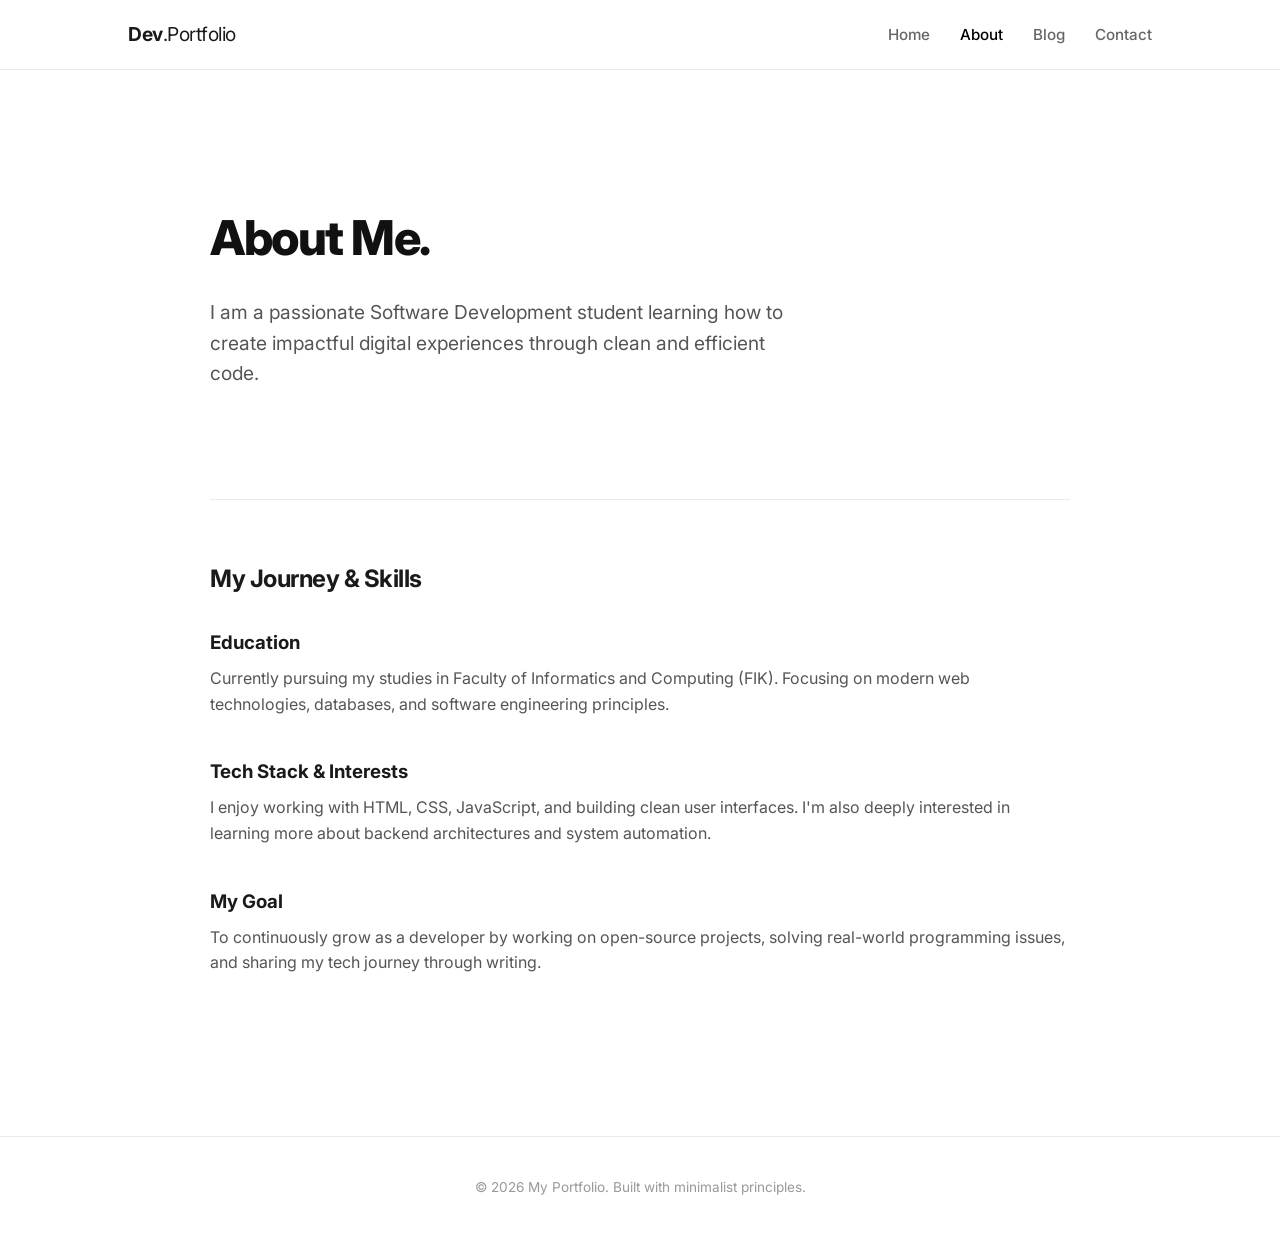
==== about.html @ e289ca0a "Create about.html" ====
<!DOCTYPE html>
<html lang="en">
<head>
    <meta charset="UTF-8">
    <meta name="viewport" content="width=device-width, initial-scale=1.0">
    <title>About Me | Minimalist Blog</title>
    
    <link rel="preconnect" href="https://fonts.googleapis.com">
    <link rel="preconnect" href="https://fonts.gstatic.com" crossorigin>
    <link href="https://fonts.googleapis.com/css2?family=Inter:wght@300;400;600;800&display=swap" rel="stylesheet">
    
    <link rel="stylesheet" href="css/styles.css">
</head>
<body>

    <header class="top-header">
        <div class="logo">
            <a href="index.html"><strong>Dev</strong>.Portfolio</a>
        </div>
        <nav class="top-navbar">
            <ul class="nav-links">
                <li><a href="index.html">Home</a></li>
                <li><a href="about.html" class="active">About</a></li>
                <li><a href="blog.html">Blog</a></li>
                <li><a href="contact.html">Contact</a></li>
            </ul>
        </nav>
    </header>

    <main>
        <section class="hero-section">
            <div class="hero-content">
                <h1>About Me.</h1>
                <p>I am a passionate Software Development student learning how to create impactful digital experiences through clean and efficient code.</p>
            </div>
        </section>

        <section class="latest-posts">
            <h2>My Journey & Skills</h2>
            <div class="post-grid">
                
                <article class="post-card">
                    <h3>Education</h3>
                    <p>Currently pursuing my studies in Faculty of Informatics and Computing (FIK). Focusing on modern web technologies, databases, and software engineering principles.</p>
                </article>

                <article class="post-card">
                    <h3>Tech Stack & Interests</h3>
                    <p>I enjoy working with HTML, CSS, JavaScript, and building clean user interfaces. I'm also deeply interested in learning more about backend architectures and system automation.</p>
                </article>

                <article class="post-card">
                    <h3>My Goal</h3>
                    <p>To continuously grow as a developer by working on open-source projects, solving real-world programming issues, and sharing my tech journey through writing.</p>
                </article>

            </div>
        </section>
    </main>

    <footer class="site-footer">
        <p>&copy; 2026 My Portfolio. Built with minimalist principles.</p>
    </footer>

    <script src="js/script.js"></script>
</body>
</html>
---- css/styles.css ----
/* ==========================================
   1. RESET & BASE STYLES
   ========================================== */
* {
    margin: 0;
    padding: 0;
    box-sizing: border-box;
}

body {
    font-family: 'Inter', sans-serif;
    background-color: #ffffff; /* Latar belakang putih bersih */
    color: #1a1a1a; /* Teks kelabu gelap kehitaman untuk mudah dibaca */
    line-height: 1.6;
    padding-top: 80px; /* Memberi ruang supaya kandungan tidak tertutup oleh navigasi atas */
}

a {
    color: inherit;
    text-decoration: none;
    transition: color 0.2s ease;
}

/* ==========================================
   2. TOP NAVIGATION BAR (Header)
   ========================================== */
.top-header {
    position: fixed;
    top: 0;
    left: 0;
    width: 100%;
    height: 70px;
    background-color: rgba(255, 255, 255, 0.95); /* Putih dengan sedikit lutsinar */
    backdrop-filter: blur(5px); /* Kesan blur ala Apple/Premium */
    border-bottom: 1px solid #eaeaea;
    display: flex;
    justify-content: space-between;
    align-items: center;
    padding: 0 10%;
    z-index: 1000;
}

.logo {
    font-size: 1.2rem;
    letter-spacing: -0.5px;
}

.nav-links {
    display: flex;
    list-style: none;
    gap: 30px;
}

.nav-links a {
    font-size: 0.95rem;
    font-weight: 500;
    color: #666666; /* Warna link asal */
}

.nav-links a:hover, 
.nav-links a.active {
    color: #000000; /* Warna link apabila disentuh (hover) atau aktif */
}

/* ==========================================
   3. HERO SECTION (Bahagian Pengenalan)
   ========================================== */
main {
    max-width: 900px;
    margin: 0 auto;
    padding: 40px 20px;
}

.hero-section {
    padding: 80px 0;
    border-bottom: 1px solid #eaeaea;
}

.hero-content h1 {
    font-size: 3rem;
    font-weight: 800;
    letter-spacing: -1.5px;
    margin-bottom: 20px;
    color: #111111;
}

.hero-content p {
    font-size: 1.2rem;
    color: #555555;
    margin-bottom: 30px;
    max-width: 600px;
}

.hero-buttons {
    display: flex;
    gap: 15px;
}

.btn {
    display: inline-block;
    padding: 12px 24px;
    font-size: 0.95rem;
    font-weight: 600;
    border-radius: 6px;
    transition: background-color 0.2s ease;
}

.btn-primary {
    background-color: #111111;
    color: #ffffff;
}

.btn-primary:hover {
    background-color: #333333;
}

.btn-secondary {
    background-color: #f5f5f7;
    color: #111111;
}

.btn-secondary:hover {
    background-color: #e5e5ea;
}

/* ==========================================
   4. LATEST POSTS SECTION (Grid Blog)
   ========================================== */
.latest-posts {
    padding: 60px 0;
}

.latest-posts h2 {
    font-size: 1.5rem;
    font-weight: 700;
    margin-bottom: 30px;
    letter-spacing: -0.5px;
}

.post-grid {
    display: flex;
    flex-direction: column;
    gap: 40px;
}

.post-card {
    display: flex;
    flex-direction: column;
    gap: 8px;
}

.post-date {
    font-size: 0.85rem;
    color: #999999;
}

.post-card h3 a {
    font-weight: 600;
}

.post-card h3 a:hover {
    color: #666666;
}

.post-card p {
    color: #555555;
}

/* ==========================================
   5. FOOTER
   ========================================== */
.site-footer {
    text-align: center;
    padding: 40px 0;
    font-size: 0.85rem;
    color: #999999;
    border-top: 1px solid #eaeaea;
    margin-top: 60px;
}

/* ==========================================
   6. RESPONSIVE DESIGN (Bagi menyokong peranti Mobile)
   ========================================== */
@media (max-width: 768px) {
    .top-header {
        padding: 0 5%;
    }
    
    .hero-content h1 {
        font-size: 2.2rem;
    }
    
    .hero-buttons {
        flex-direction: column;
    }
    
    .btn {
        text-align: center;
    }
}
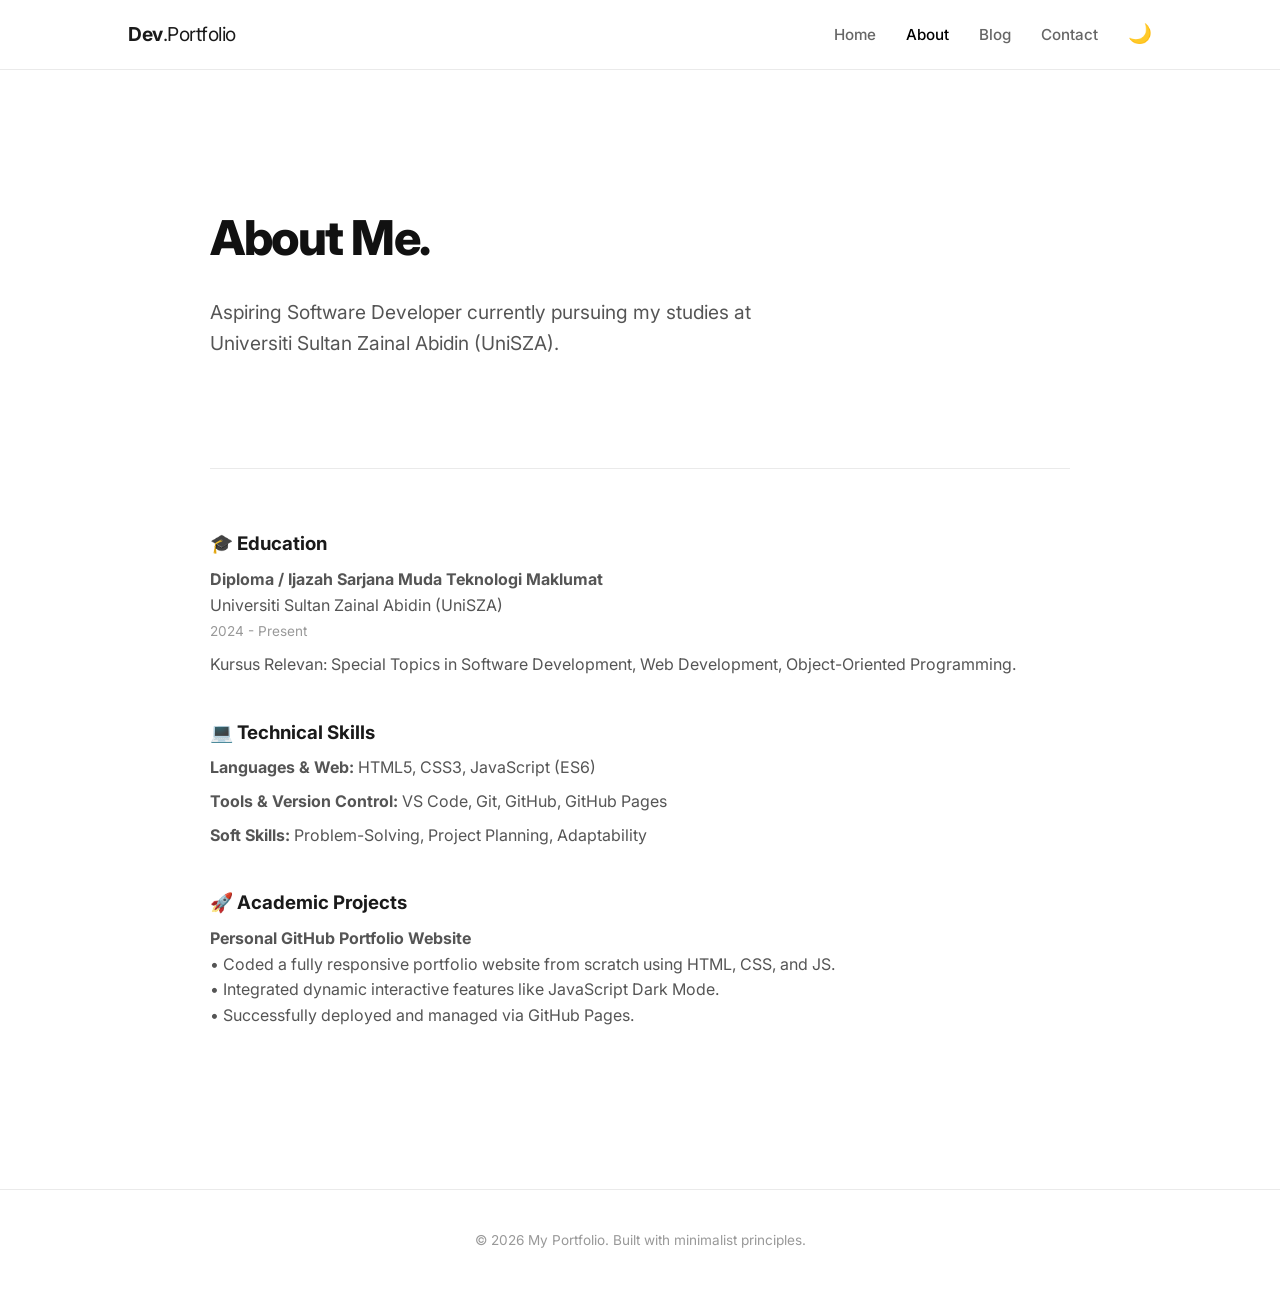
==== commit 8d641837: "Update about.html" ====
--- a/about.html
+++ b/about.html
@@ -28,35 +28,46 @@
     </header>
 
     <main>
-        <section class="hero-section">
-            <div class="hero-content">
-                <h1>About Me.</h1>
-                <p>I am a passionate Software Development student learning how to create impactful digital experiences through clean and efficient code.</p>
-            </div>
-        </section>
+    <section class="hero-section">
+        <div class="hero-content">
+            <h1>About Me.</h1>
+            <p>Aspiring Software Developer currently pursuing my studies at Universiti Sultan Zainal Abidin (UniSZA).</p>
+        </div>
+    </section>
 
-        <section class="latest-posts">
-            <h2>My Journey & Skills</h2>
-            <div class="post-grid">
-                
-                <article class="post-card">
-                    <h3>Education</h3>
-                    <p>Currently pursuing my studies in Faculty of Informatics and Computing (FIK). Focusing on modern web technologies, databases, and software engineering principles.</p>
-                </article>
+    <section class="latest-posts">
+        <div class="post-grid">
+            
+            <article class="post-card">
+                <h3>🎓 Education</h3>
+                <p>
+                    <strong>Diploma / Ijazah Sarjana Muda Teknologi Maklumat</strong><br>
+                    Universiti Sultan Zainal Abidin (UniSZA)<br>
+                    <span class="post-date">2024 - Present</span>
+                </p>
+                <p>Kursus Relevan: Special Topics in Software Development, Web Development, Object-Oriented Programming.</p>
+            </article>
 
-                <article class="post-card">
-                    <h3>Tech Stack & Interests</h3>
-                    <p>I enjoy working with HTML, CSS, JavaScript, and building clean user interfaces. I'm also deeply interested in learning more about backend architectures and system automation.</p>
-                </article>
+            <article class="post-card">
+                <h3>💻 Technical Skills</h3>
+                <p><strong>Languages & Web:</strong> HTML5, CSS3, JavaScript (ES6)</p>
+                <p><strong>Tools & Version Control:</strong> VS Code, Git, GitHub, GitHub Pages</p>
+                <p><strong>Soft Skills:</strong> Problem-Solving, Project Planning, Adaptability</p>
+            </article>
 
-                <article class="post-card">
-                    <h3>My Goal</h3>
-                    <p>To continuously grow as a developer by working on open-source projects, solving real-world programming issues, and sharing my tech journey through writing.</p>
-                </article>
+            <article class="post-card">
+                <h3>🚀 Academic Projects</h3>
+                <p>
+                    <strong>Personal GitHub Portfolio Website</strong><br>
+                    • Coded a fully responsive portfolio website from scratch using HTML, CSS, and JS.<br>
+                    • Integrated dynamic interactive features like JavaScript Dark Mode.<br>
+                    • Successfully deployed and managed via GitHub Pages.
+                </p>
+            </article>
 
-            </div>
-        </section>
-    </main>
+        </div>
+    </section>
+</main>
 
     <footer class="site-footer">
         <p>&copy; 2026 My Portfolio. Built with minimalist principles.</p>
--- a/css/styles.css
+++ b/css/styles.css
@@ -197,4 +197,72 @@
     .btn {
         text-align: center;
     }
+}
+/* ==========================================
+   7. DARK MODE STYLES & TOGGLE BUTTON
+   ========================================== */
+#dark-mode-toggle {
+    background: none;
+    border: none;
+    font-size: 1.2rem;
+    cursor: pointer;
+    padding: 0;         /* Tukar ke 0 supaya sejajar teks menu */
+    margin-left: 0;     /* Tukar ke 0 supaya ikut sistem gap flexbox */
+    transition: transform 0.2s ease;
+    display: flex;
+    align-items: center;
+}
+
+#dark-mode-toggle:hover {
+    transform: scale(1.1);
+}
+
+/* Apabila kelas .dark-theme diaktifkan oleh JavaScript */
+body.dark-theme {
+    background-color: #121212; /* Latar belakang hitam pekat */
+    color: #e0e0e0; /* Teks kelabu cerah supaya selesa mata memandang */
+}
+
+body.dark-theme .top-header {
+    background-color: rgba(18, 18, 18, 0.95);
+    border-bottom: 1px solid #2c2c2c;
+}
+
+body.dark-theme .nav-links a {
+    color: #aaaaaa;
+}
+
+body.dark-theme .nav-links a:hover, 
+body.dark-theme .nav-links a.active {
+    color: #ffffff;
+}
+
+body.dark-theme .hero-content h1 {
+    color: #ffffff;
+}
+
+body.dark-theme .hero-content p {
+    color: #aaaaaa;
+}
+
+body.dark-theme .btn-secondary {
+    background-color: #222222;
+    color: #ffffff;
+}
+
+body.dark-theme .btn-secondary:hover {
+    background-color: #333333;
+}
+
+body.dark-theme .hero-section,
+body.dark-theme .site-footer {
+    border-color: #2c2c2c;
+}
+
+body.dark-theme .post-card h3 a:hover {
+    color: #aaaaaa;
+}
+
+body.dark-theme .post-card p {
+    color: #aaaaaa;
 }
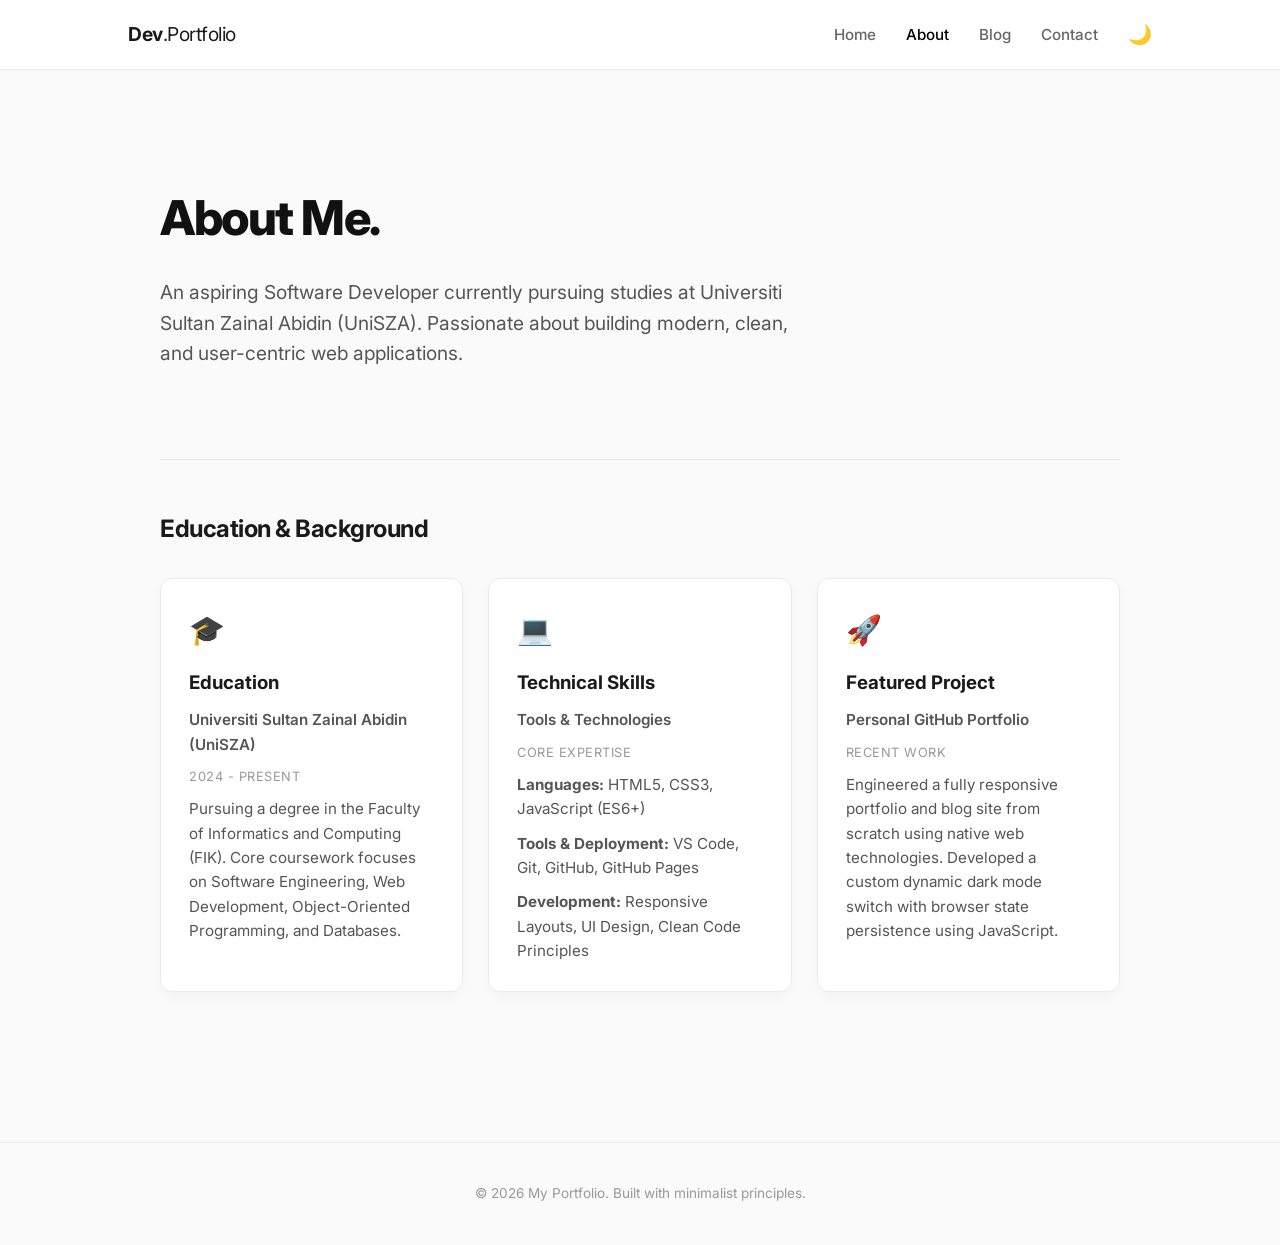
==== commit 149b9eae: "Upgraded card UI design to grid style and translated resume into full English" ====
--- a/about.html
+++ b/about.html
@@ -3,7 +3,7 @@
 <head>
     <meta charset="UTF-8">
     <meta name="viewport" content="width=device-width, initial-scale=1.0">
-    <title>About Me | Minimalist Blog</title>
+    <title>About Me | My Portfolio</title>
     
     <link rel="preconnect" href="https://fonts.googleapis.com">
     <link rel="preconnect" href="https://fonts.gstatic.com" crossorigin>
@@ -28,46 +28,46 @@
     </header>
 
     <main>
-    <section class="hero-section">
-        <div class="hero-content">
-            <h1>About Me.</h1>
-            <p>Aspiring Software Developer currently pursuing my studies at Universiti Sultan Zainal Abidin (UniSZA).</p>
-        </div>
-    </section>
+        <section class="hero-section">
+            <div class="hero-content">
+                <h1>About Me.</h1>
+                <p>An aspiring Software Developer currently pursuing studies at Universiti Sultan Zainal Abidin (UniSZA). Passionate about building modern, clean, and user-centric web applications.</p>
+            </div>
+        </section>
 
-    <section class="latest-posts">
-        <div class="post-grid">
-            
-            <article class="post-card">
-                <h3>🎓 Education</h3>
-                <p>
-                    <strong>Diploma / Ijazah Sarjana Muda Teknologi Maklumat</strong><br>
-                    Universiti Sultan Zainal Abidin (UniSZA)<br>
+        <section class="latest-posts">
+            <h2>Education & Background</h2>
+            <div class="post-grid">
+                
+                <article class="post-card">
+                    <div class="card-icon">🎓</div>
+                    <h3>Education</h3>
+                    <p class="card-subtitle">Universiti Sultan Zainal Abidin (UniSZA)</p>
                     <span class="post-date">2024 - Present</span>
-                </p>
-                <p>Kursus Relevan: Special Topics in Software Development, Web Development, Object-Oriented Programming.</p>
-            </article>
+                    <p>Pursuing a degree in the Faculty of Informatics and Computing (FIK). Core coursework focuses on Software Engineering, Web Development, Object-Oriented Programming, and Databases.</p>
+                </article>
 
-            <article class="post-card">
-                <h3>💻 Technical Skills</h3>
-                <p><strong>Languages & Web:</strong> HTML5, CSS3, JavaScript (ES6)</p>
-                <p><strong>Tools & Version Control:</strong> VS Code, Git, GitHub, GitHub Pages</p>
-                <p><strong>Soft Skills:</strong> Problem-Solving, Project Planning, Adaptability</p>
-            </article>
+                <article class="post-card">
+                    <div class="card-icon">💻</div>
+                    <h3>Technical Skills</h3>
+                    <p class="card-subtitle">Tools & Technologies</p>
+                    <span class="post-date">Core Expertise</span>
+                    <p><strong>Languages:</strong> HTML5, CSS3, JavaScript (ES6+)</p>
+                    <p><strong>Tools & Deployment:</strong> VS Code, Git, GitHub, GitHub Pages</p>
+                    <p><strong>Development:</strong> Responsive Layouts, UI Design, Clean Code Principles</p>
+                </article>
 
-            <article class="post-card">
-                <h3>🚀 Academic Projects</h3>
-                <p>
-                    <strong>Personal GitHub Portfolio Website</strong><br>
-                    • Coded a fully responsive portfolio website from scratch using HTML, CSS, and JS.<br>
-                    • Integrated dynamic interactive features like JavaScript Dark Mode.<br>
-                    • Successfully deployed and managed via GitHub Pages.
-                </p>
-            </article>
+                <article class="post-card">
+                    <div class="card-icon">🚀</div>
+                    <h3>Featured Project</h3>
+                    <p class="card-subtitle">Personal GitHub Portfolio</p>
+                    <span class="post-date">Recent Work</span>
+                    <p>Engineered a fully responsive portfolio and blog site from scratch using native web technologies. Developed a custom dynamic dark mode switch with browser state persistence using JavaScript.</p>
+                </article>
 
-        </div>
-    </section>
-</main>
+            </div>
+        </section>
+    </main>
 
     <footer class="site-footer">
         <p>&copy; 2026 My Portfolio. Built with minimalist principles.</p>
--- a/css/styles.css
+++ b/css/styles.css
@@ -9,10 +9,11 @@
 
 body {
     font-family: 'Inter', sans-serif;
-    background-color: #ffffff; /* Latar belakang putih bersih */
-    color: #1a1a1a; /* Teks kelabu gelap kehitaman untuk mudah dibaca */
+    background-color: #fafafa; /* Latar belakang kelabu sangat lembut supaya kad putih lebih menonjol */
+    color: #1a1a1a;
     line-height: 1.6;
-    padding-top: 80px; /* Memberi ruang supaya kandungan tidak tertutup oleh navigasi atas */
+    padding-top: 80px;
+    transition: background-color 0.3s ease, color 0.3s ease;
 }
 
 a {
@@ -30,14 +31,15 @@
     left: 0;
     width: 100%;
     height: 70px;
-    background-color: rgba(255, 255, 255, 0.95); /* Putih dengan sedikit lutsinar */
-    backdrop-filter: blur(5px); /* Kesan blur ala Apple/Premium */
+    background-color: rgba(255, 255, 255, 0.90);
+    backdrop-filter: blur(10px);
     border-bottom: 1px solid #eaeaea;
     display: flex;
     justify-content: space-between;
     align-items: center;
     padding: 0 10%;
     z-index: 1000;
+    transition: background-color 0.3s ease, border-color 0.3s ease;
 }
 
 .logo {
@@ -49,30 +51,30 @@
     display: flex;
     list-style: none;
     gap: 30px;
+    align-items: center;
 }
 
 .nav-links a {
     font-size: 0.95rem;
     font-weight: 500;
-    color: #666666; /* Warna link asal */
-}
-
-.nav-links a:hover, 
-.nav-links a.active {
-    color: #000000; /* Warna link apabila disentuh (hover) atau aktif */
-}
-
-/* ==========================================
-   3. HERO SECTION (Bahagian Pengenalan)
+    color: #666666;
+}
+
+.nav-links a:hover, .nav-links a.active {
+    color: #000000;
+}
+
+/* ==========================================
+   3. HERO SECTION
    ========================================== */
 main {
-    max-width: 900px;
+    max-width: 1000px; /* Lebarkan sedikit untuk sistem grid */
     margin: 0 auto;
     padding: 40px 20px;
 }
 
 .hero-section {
-    padding: 80px 0;
+    padding: 60px 0;
     border-bottom: 1px solid #eaeaea;
 }
 
@@ -88,7 +90,7 @@
     font-size: 1.2rem;
     color: #555555;
     margin-bottom: 30px;
-    max-width: 600px;
+    max-width: 650px;
 }
 
 .hero-buttons {
@@ -102,7 +104,7 @@
     font-size: 0.95rem;
     font-weight: 600;
     border-radius: 6px;
-    transition: background-color 0.2s ease;
+    transition: all 0.2s ease;
 }
 
 .btn-primary {
@@ -115,7 +117,7 @@
 }
 
 .btn-secondary {
-    background-color: #f5f5f7;
+    background-color: #f0f0f2;
     color: #111111;
 }
 
@@ -124,10 +126,10 @@
 }
 
 /* ==========================================
-   4. LATEST POSTS SECTION (Grid Blog)
+   4. NEW PREMIUM CARD & GRID LAYOUT
    ========================================== */
 .latest-posts {
-    padding: 60px 0;
+    padding: 50px 0;
 }
 
 .latest-posts h2 {
@@ -137,25 +139,49 @@
     letter-spacing: -0.5px;
 }
 
+/* Menukar dari susunan menegak ke susunan grid bersebelahan yang penuh */
 .post-grid {
+    display: grid;
+    grid-template-columns: repeat(auto-fit, minmax(280px, 1fr));
+    gap: 25px;
+}
+
+/* Rekaan bentuk Kotak / Kad Premium */
+.post-card {
+    background-color: #ffffff;
+    border: 1px solid #eaeaea;
+    border-radius: 12px; /* Membuat bucu kotak sedikit bulat yang moden */
+    padding: 28px;
     display: flex;
     flex-direction: column;
-    gap: 40px;
-}
-
-.post-card {
-    display: flex;
-    flex-direction: column;
-    gap: 8px;
+    gap: 10px;
+    box-shadow: 0 4px 12px rgba(0, 0, 0, 0.03); /* Bayang halus supaya tidak nampak kosong */
+    transition: transform 0.3s ease, box-shadow 0.3s ease, background-color 0.3s ease, border-color 0.3s ease;
+}
+
+/* Efek apabila kotak disentuh (Hover effect) */
+.post-card:hover {
+    transform: translateY(-5px); /* Kotak akan ternaik sedikit ke atas */
+    box-shadow: 0 12px 24px rgba(0, 0, 0, 0.08); /* Bayang menjadi lebih tebal */
+    border-color: #b5b5b5;
+}
+
+.card-icon {
+    font-size: 1.8rem;
+    margin-bottom: 5px;
+}
+
+.card-subtitle {
+    font-size: 0.9rem;
+    font-weight: 600;
+    color: #333333;
 }
 
 .post-date {
-    font-size: 0.85rem;
+    font-size: 0.8rem;
     color: #999999;
-}
-
-.post-card h3 a {
-    font-weight: 600;
+    text-transform: uppercase;
+    letter-spacing: 0.5px;
 }
 
 .post-card h3 a:hover {
@@ -164,6 +190,7 @@
 
 .post-card p {
     color: #555555;
+    font-size: 0.95rem;
 }
 
 /* ==========================================
@@ -179,35 +206,15 @@
 }
 
 /* ==========================================
-   6. RESPONSIVE DESIGN (Bagi menyokong peranti Mobile)
-   ========================================== */
-@media (max-width: 768px) {
-    .top-header {
-        padding: 0 5%;
-    }
-    
-    .hero-content h1 {
-        font-size: 2.2rem;
-    }
-    
-    .hero-buttons {
-        flex-direction: column;
-    }
-    
-    .btn {
-        text-align: center;
-    }
-}
-/* ==========================================
-   7. DARK MODE STYLES & TOGGLE BUTTON
+   6. DARK MODE TOGGLE BUTTON STYLES
    ========================================== */
 #dark-mode-toggle {
     background: none;
     border: none;
     font-size: 1.2rem;
     cursor: pointer;
-    padding: 0;         /* Tukar ke 0 supaya sejajar teks menu */
-    margin-left: 0;     /* Tukar ke 0 supaya ikut sistem gap flexbox */
+    padding: 0;
+    margin-left: 0;
     transition: transform 0.2s ease;
     display: flex;
     align-items: center;
@@ -217,15 +224,17 @@
     transform: scale(1.1);
 }
 
-/* Apabila kelas .dark-theme diaktifkan oleh JavaScript */
+/* ==========================================
+   7. DARK MODE STYLES (Mod Gelap Versi Kad)
+   ========================================== */
 body.dark-theme {
-    background-color: #121212; /* Latar belakang hitam pekat */
-    color: #e0e0e0; /* Teks kelabu cerah supaya selesa mata memandang */
+    background-color: #0d0d0d; /* Hitam latar belakang */
+    color: #e0e0e0;
 }
 
 body.dark-theme .top-header {
-    background-color: rgba(18, 18, 18, 0.95);
-    border-bottom: 1px solid #2c2c2c;
+    background-color: rgba(13, 13, 13, 0.90);
+    border-color: #222222;
 }
 
 body.dark-theme .nav-links a {
@@ -256,13 +265,50 @@
 
 body.dark-theme .hero-section,
 body.dark-theme .site-footer {
-    border-color: #2c2c2c;
-}
-
-body.dark-theme .post-card h3 a:hover {
-    color: #aaaaaa;
+    border-color: #222222;
+}
+
+/* Rupa bentuk kotak di dalam Mod Gelap */
+body.dark-theme .post-card {
+    background-color: #16161a; /* Kotak bertukar kelabu gelap */
+    border-color: #222222;
+    box-shadow: 0 4px 12px rgba(0, 0, 0, 0.3);
+}
+
+body.dark-theme .post-card:hover {
+    border-color: #444444;
+    box-shadow: 0 12px 24px rgba(0, 0, 0, 0.5);
+}
+
+body.dark-theme .card-subtitle {
+    color: #ffffff;
 }
 
 body.dark-theme .post-card p {
     color: #aaaaaa;
+}
+
+/* ==========================================
+   8. RESPONSIVE DESIGN (Mobile Friendly)
+   ========================================== */
+@media (max-width: 768px) {
+    .top-header {
+        padding: 0 5%;
+    }
+    
+    .hero-content h1 {
+        font-size: 2.2rem;
+    }
+    
+    .hero-buttons {
+        flex-direction: column;
+    }
+    
+    .btn {
+        text-align: center;
+    }
+    
+    .post-grid {
+        grid-template-columns: 1fr; /* 1 kolum penuh jika skrin telefon */
+    }
 }
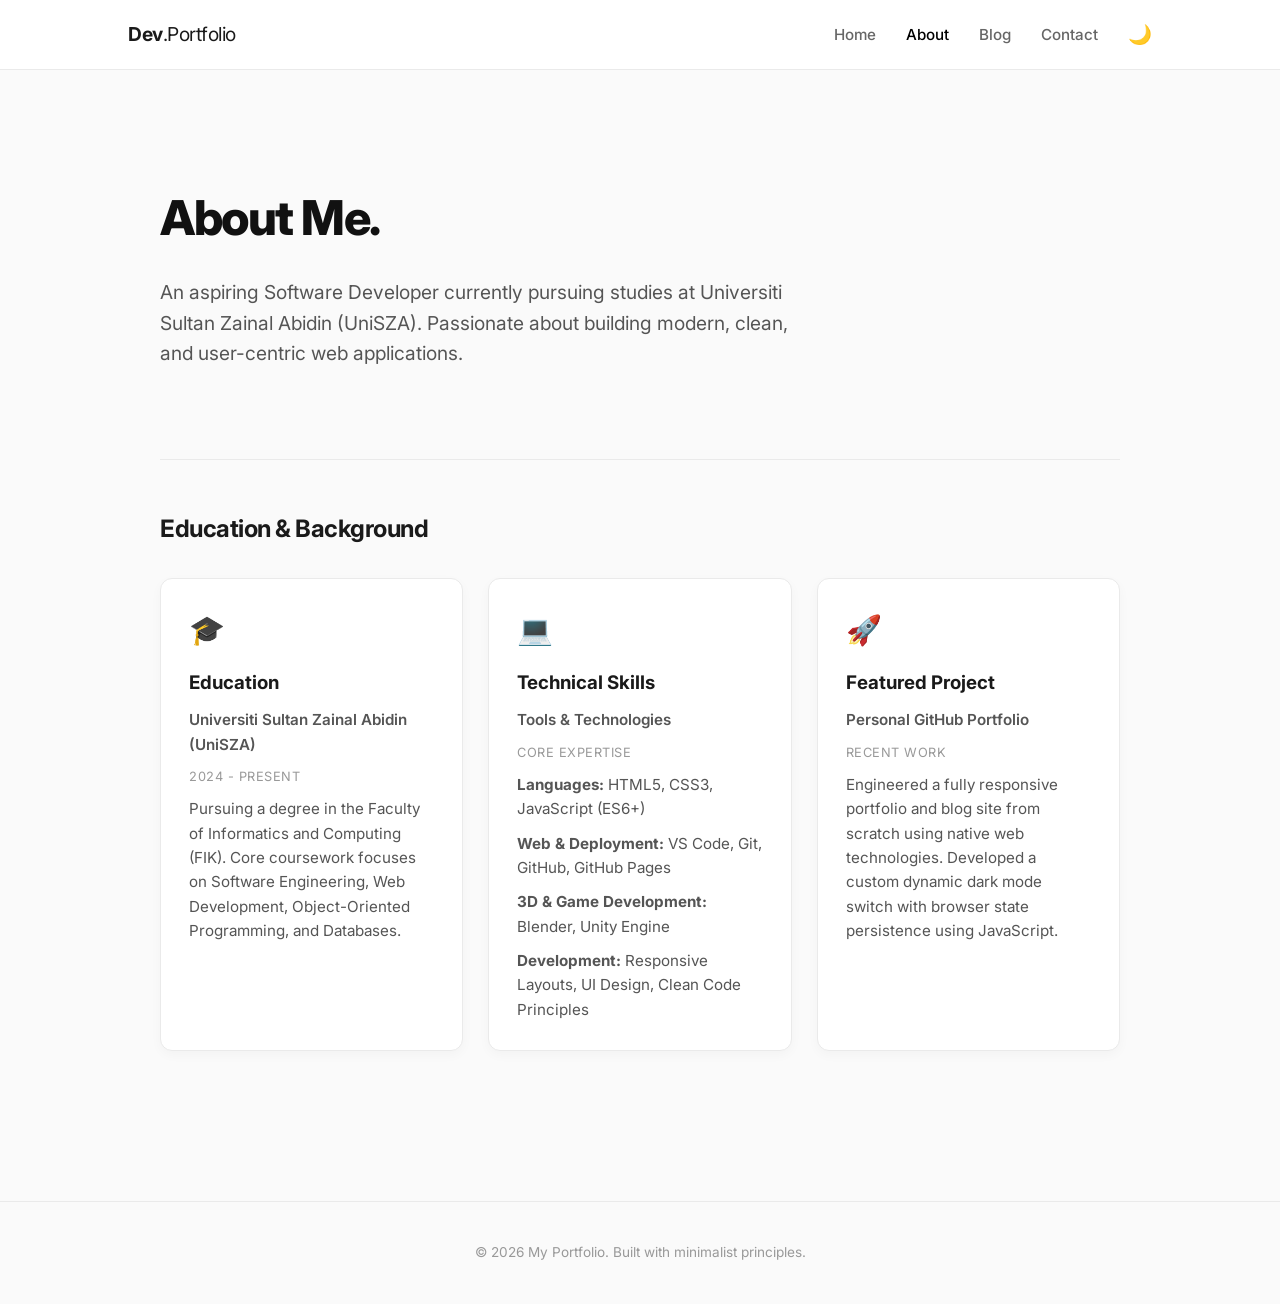
==== commit 133627a3: "Update about.html" ====
--- a/about.html
+++ b/about.html
@@ -48,14 +48,15 @@
                 </article>
 
                 <article class="post-card">
-                    <div class="card-icon">💻</div>
-                    <h3>Technical Skills</h3>
-                    <p class="card-subtitle">Tools & Technologies</p>
-                    <span class="post-date">Core Expertise</span>
-                    <p><strong>Languages:</strong> HTML5, CSS3, JavaScript (ES6+)</p>
-                    <p><strong>Tools & Deployment:</strong> VS Code, Git, GitHub, GitHub Pages</p>
-                    <p><strong>Development:</strong> Responsive Layouts, UI Design, Clean Code Principles</p>
-                </article>
+    <div class="card-icon">💻</div>
+    <h3>Technical Skills</h3>
+    <p class="card-subtitle">Tools & Technologies</p>
+    <span class="post-date">Core Expertise</span>
+    <p><strong>Languages:</strong> HTML5, CSS3, JavaScript (ES6+)</p>
+    <p><strong>Web & Deployment:</strong> VS Code, Git, GitHub, GitHub Pages</p>
+    <p><strong>3D & Game Development:</strong> Blender, Unity Engine</p>
+    <p><strong>Development:</strong> Responsive Layouts, UI Design, Clean Code Principles</p>
+</article>
 
                 <article class="post-card">
                     <div class="card-icon">🚀</div>
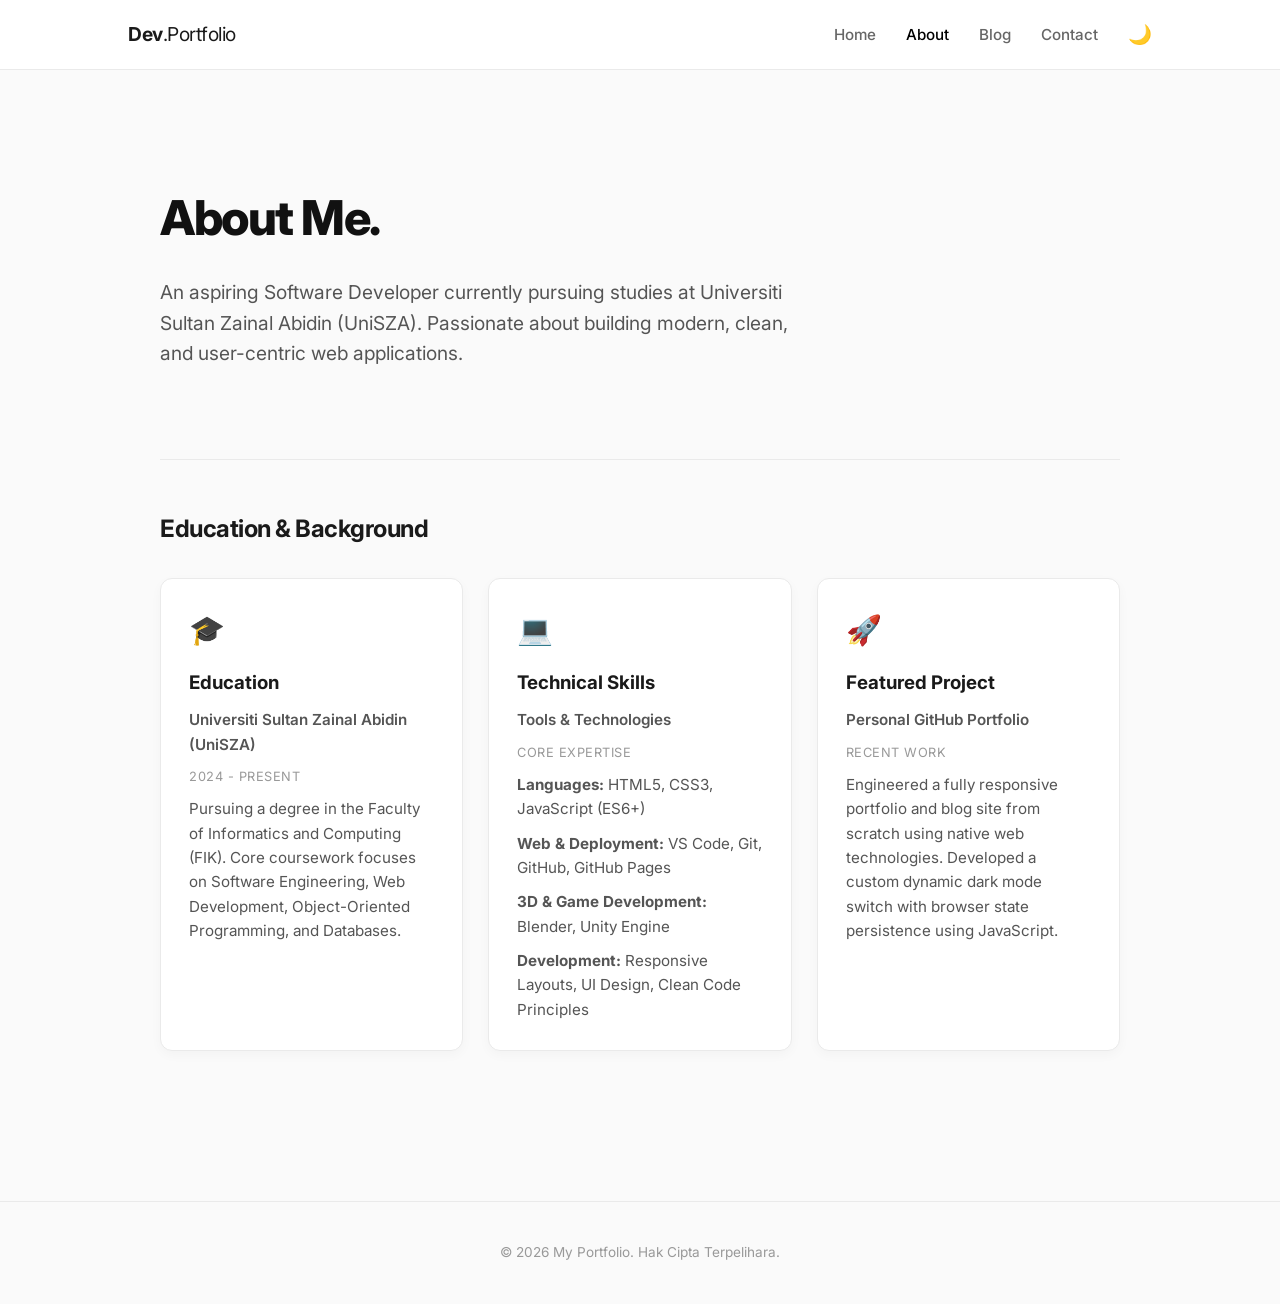
==== commit 11c3e13d: "update" ====
--- a/about.html
+++ b/about.html
@@ -71,7 +71,7 @@
     </main>
 
     <footer class="site-footer">
-        <p>&copy; 2026 My Portfolio. Built with minimalist principles.</p>
+        <p>&copy; 2026 My Portfolio. Hak Cipta Terpelihara.</p>
     </footer>
 
     <script src="js/script.js"></script>
--- a/css/styles.css
+++ b/css/styles.css
@@ -9,7 +9,7 @@
 
 body {
     font-family: 'Inter', sans-serif;
-    background-color: #fafafa; /* Latar belakang kelabu sangat lembut supaya kad putih lebih menonjol */
+    background-color: #fafafa;
     color: #1a1a1a;
     line-height: 1.6;
     padding-top: 80px;
@@ -65,10 +65,10 @@
 }
 
 /* ==========================================
-   3. HERO SECTION
+   3. HERO SECTION (Layout Balance Setup)
    ========================================== */
 main {
-    max-width: 1000px; /* Lebarkan sedikit untuk sistem grid */
+    max-width: 1000px;
     margin: 0 auto;
     padding: 40px 20px;
 }
@@ -76,6 +76,17 @@
 .hero-section {
     padding: 60px 0;
     border-bottom: 1px solid #eaeaea;
+}
+
+.hero-container {
+    display: flex;
+    align-items: center;
+    justify-content: space-between;
+    gap: 50px;
+}
+
+.hero-content {
+    flex: 1;
 }
 
 .hero-content h1 {
@@ -125,8 +136,19 @@
     background-color: #e5e5ea;
 }
 
-/* ==========================================
-   4. NEW PREMIUM CARD & GRID LAYOUT
+/* Modern Profile Image Styling */
+.hero-image img {
+    width: 220px;
+    height: 220px;
+    border-radius: 50%;
+    object-fit: cover;
+    border: 4px solid #111111;
+    box-shadow: 0 8px 24px rgba(0, 0, 0, 0.1);
+    transition: border-color 0.3s ease;
+}
+
+/* ==========================================
+   4. PREMIUM CARD & GRID LAYOUT
    ========================================== */
 .latest-posts {
     padding: 50px 0;
@@ -139,30 +161,27 @@
     letter-spacing: -0.5px;
 }
 
-/* Menukar dari susunan menegak ke susunan grid bersebelahan yang penuh */
 .post-grid {
     display: grid;
     grid-template-columns: repeat(auto-fit, minmax(280px, 1fr));
     gap: 25px;
 }
 
-/* Rekaan bentuk Kotak / Kad Premium */
 .post-card {
     background-color: #ffffff;
     border: 1px solid #eaeaea;
-    border-radius: 12px; /* Membuat bucu kotak sedikit bulat yang moden */
+    border-radius: 12px;
     padding: 28px;
     display: flex;
     flex-direction: column;
     gap: 10px;
-    box-shadow: 0 4px 12px rgba(0, 0, 0, 0.03); /* Bayang halus supaya tidak nampak kosong */
+    box-shadow: 0 4px 12px rgba(0, 0, 0, 0.03);
     transition: transform 0.3s ease, box-shadow 0.3s ease, background-color 0.3s ease, border-color 0.3s ease;
 }
 
-/* Efek apabila kotak disentuh (Hover effect) */
 .post-card:hover {
-    transform: translateY(-5px); /* Kotak akan ternaik sedikit ke atas */
-    box-shadow: 0 12px 24px rgba(0, 0, 0, 0.08); /* Bayang menjadi lebih tebal */
+    transform: translateY(-5px);
+    box-shadow: 0 12px 24px rgba(0, 0, 0, 0.08);
     border-color: #b5b5b5;
 }
 
@@ -225,10 +244,10 @@
 }
 
 /* ==========================================
-   7. DARK MODE STYLES (Mod Gelap Versi Kad)
+   7. DARK MODE THEME STYLES
    ========================================== */
 body.dark-theme {
-    background-color: #0d0d0d; /* Hitam latar belakang */
+    background-color: #0d0d0d;
     color: #e0e0e0;
 }
 
@@ -268,9 +287,12 @@
     border-color: #222222;
 }
 
-/* Rupa bentuk kotak di dalam Mod Gelap */
+body.dark-theme .hero-image img {
+    border-color: #ffffff;
+}
+
 body.dark-theme .post-card {
-    background-color: #16161a; /* Kotak bertukar kelabu gelap */
+    background-color: #16161a;
     border-color: #222222;
     box-shadow: 0 4px 12px rgba(0, 0, 0, 0.3);
 }
@@ -296,10 +318,20 @@
         padding: 0 5%;
     }
     
+    .hero-container {
+        flex-direction: column;
+        text-align: center;
+        gap: 30px;
+    }
+    
     .hero-content h1 {
         font-size: 2.2rem;
     }
     
+    .hero-content p {
+        margin: 0 auto 15px auto;
+    }
+    
     .hero-buttons {
         flex-direction: column;
     }
@@ -309,6 +341,6 @@
     }
     
     .post-grid {
-        grid-template-columns: 1fr; /* 1 kolum penuh jika skrin telefon */
+        grid-template-columns: 1fr;
     }
 }
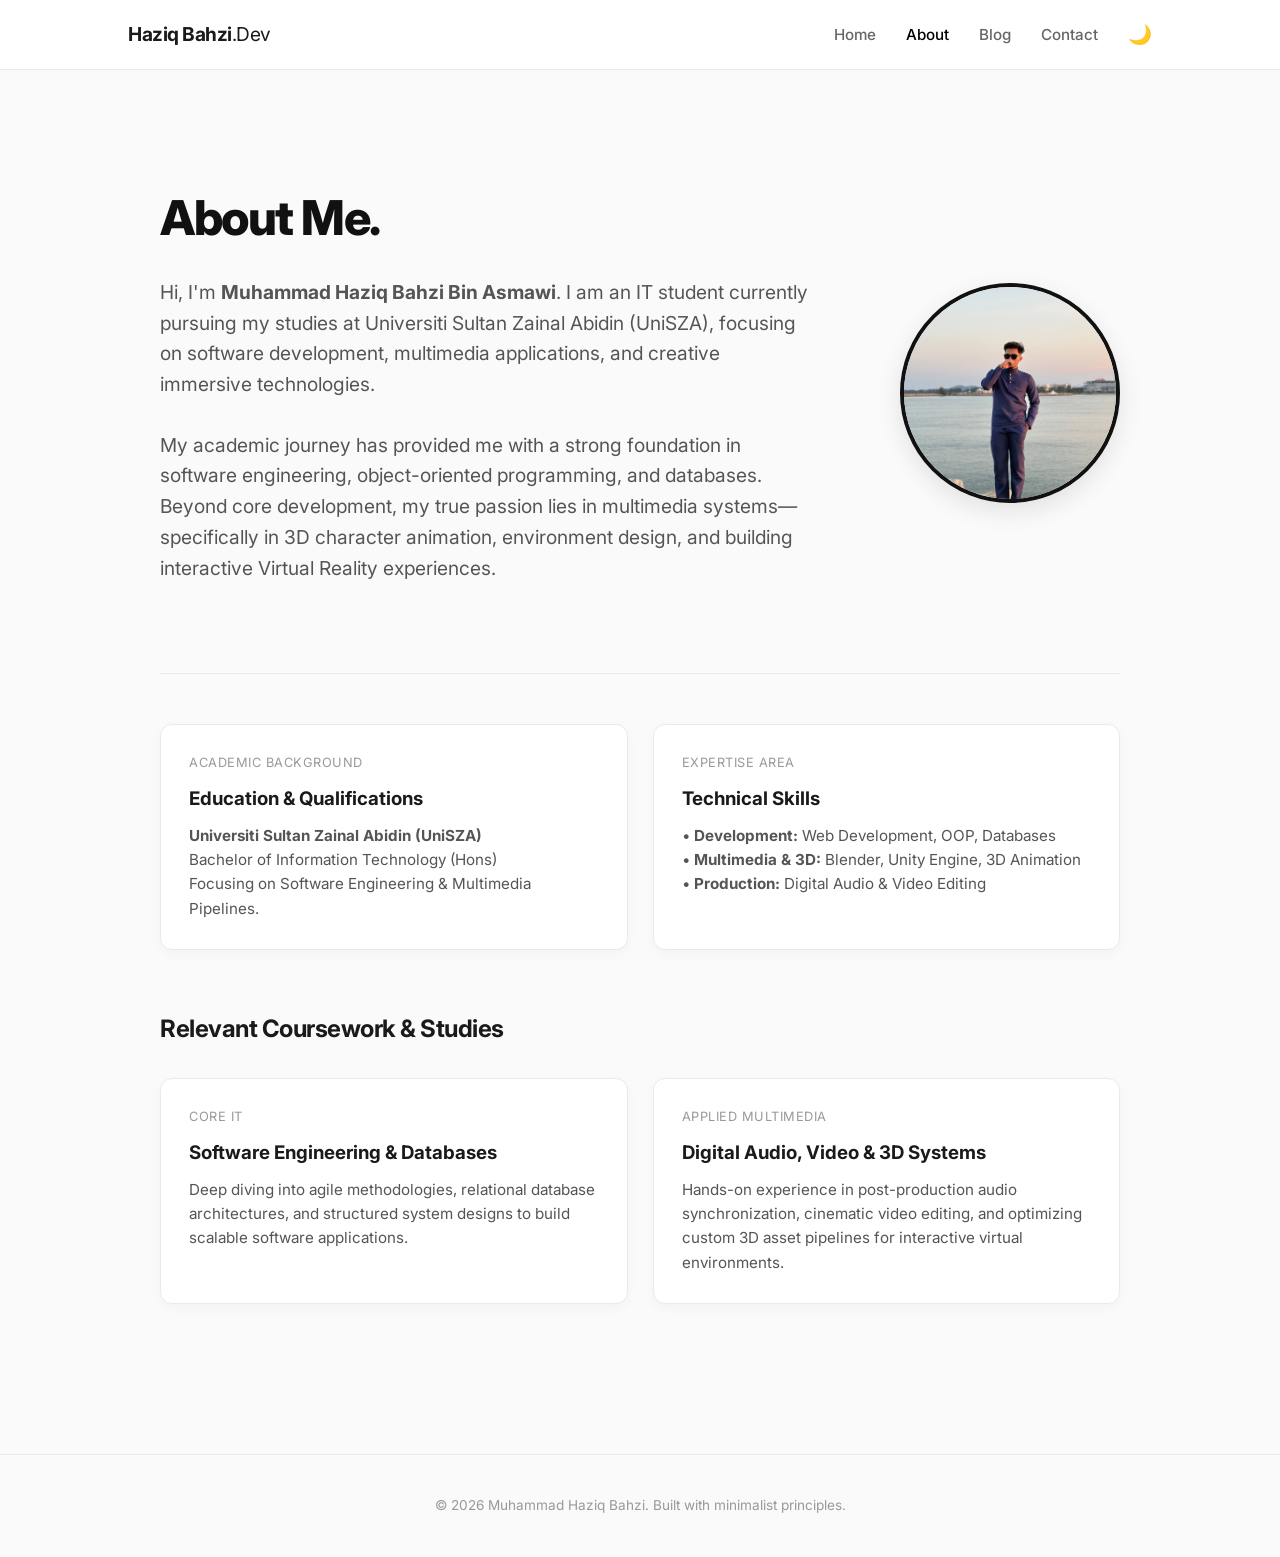
==== commit 9c04fdb8: "Fully updated about.html with new profile image setup and structured resume cards" ====
--- a/about.html
+++ b/about.html
@@ -3,7 +3,7 @@
 <head>
     <meta charset="UTF-8">
     <meta name="viewport" content="width=device-width, initial-scale=1.0">
-    <title>About Me | My Portfolio</title>
+    <title>About Me | Haziq Bahzi Portfolio</title>
     
     <link rel="preconnect" href="https://fonts.googleapis.com">
     <link rel="preconnect" href="https://fonts.gstatic.com" crossorigin>
@@ -15,7 +15,7 @@
 
     <header class="top-header">
         <div class="logo">
-            <a href="index.html"><strong>Dev</strong>.Portfolio</a>
+            <a href="index.html"><strong>Haziq Bahzi</strong>.Dev</a>
         </div>
         <nav class="top-navbar">
             <ul class="nav-links">
@@ -29,41 +29,59 @@
 
     <main>
         <section class="hero-section">
-            <div class="hero-content">
-                <h1>About Me.</h1>
-                <p>An aspiring Software Developer currently pursuing studies at Universiti Sultan Zainal Abidin (UniSZA). Passionate about building modern, clean, and user-centric web applications.</p>
+            <div class="hero-container">
+                
+                <div class="hero-content">
+                    <h1>About Me.</h1>
+                    <p>
+                        Hi, I'm <strong>Muhammad Haziq Bahzi Bin Asmawi</strong>. I am an IT student currently pursuing my studies at Universiti Sultan Zainal Abidin (UniSZA), focusing on software development, multimedia applications, and creative immersive technologies.
+                    </p>
+                    <p>
+                        My academic journey has provided me with a strong foundation in software engineering, object-oriented programming, and databases. Beyond core development, my true passion lies in multimedia systems—specifically in 3D character animation, environment design, and building interactive Virtual Reality experiences.
+                    </p>
+                </div>
+
+                <div class="hero-image">
+                    <img src="images/about-profile.jpg" alt="Muhammad Haziq Bahzi Official Picture">
+                </div>
+                
             </div>
         </section>
 
         <section class="latest-posts">
-            <h2>Education & Background</h2>
             <div class="post-grid">
                 
                 <article class="post-card">
-                    <div class="card-icon">🎓</div>
-                    <h3>Education</h3>
-                    <p class="card-subtitle">Universiti Sultan Zainal Abidin (UniSZA)</p>
-                    <span class="post-date">2024 - Present</span>
-                    <p>Pursuing a degree in the Faculty of Informatics and Computing (FIK). Core coursework focuses on Software Engineering, Web Development, Object-Oriented Programming, and Databases.</p>
+                    <span class="post-date">Academic Background</span>
+                    <h3>Education & Qualifications</h3>
+                    <p><strong>Universiti Sultan Zainal Abidin (UniSZA)</strong><br>Bachelor of Information Technology (Hons)<br>Focusing on Software Engineering & Multimedia Pipelines.</p>
                 </article>
 
                 <article class="post-card">
-    <div class="card-icon">💻</div>
-    <h3>Technical Skills</h3>
-    <p class="card-subtitle">Tools & Technologies</p>
-    <span class="post-date">Core Expertise</span>
-    <p><strong>Languages:</strong> HTML5, CSS3, JavaScript (ES6+)</p>
-    <p><strong>Web & Deployment:</strong> VS Code, Git, GitHub, GitHub Pages</p>
-    <p><strong>3D & Game Development:</strong> Blender, Unity Engine</p>
-    <p><strong>Development:</strong> Responsive Layouts, UI Design, Clean Code Principles</p>
-</article>
+                    <span class="post-date">Expertise Area</span>
+                    <h3>Technical Skills</h3>
+                    <p>• <strong>Development:</strong> Web Development, OOP, Databases<br>
+                       • <strong>Multimedia & 3D:</strong> Blender, Unity Engine, 3D Animation<br>
+                       • <strong>Production:</strong> Digital Audio & Video Editing</p>
+                </article>
+
+            </div>
+        </section>
+
+        <section class="latest-posts" style="padding-top: 10px;">
+            <h2>Relevant Coursework & Studies</h2>
+            <div class="post-grid">
+                
+                <article class="post-card">
+                    <span class="post-date">Core IT</span>
+                    <h3>Software Engineering & Databases</h3>
+                    <p>Deep diving into agile methodologies, relational database architectures, and structured system designs to build scalable software applications.</p>
+                </article>
 
                 <article class="post-card">
-                    <div class="card-icon">🚀</div>
-                    <h3>Featured Project</h3>
-                    <p class="card-subtitle">Personal GitHub Portfolio</p>
-                    <span class="post-date">Recent Work</span>
-                    <p>Engineered a fully responsive portfolio and blog site from scratch using native web technologies. Developed a custom dynamic dark mode switch with browser state persistence using JavaScript.</p>
+                    <span class="post-date">Applied Multimedia</span>
+                    <h3>Digital Audio, Video & 3D Systems</h3>
+                    <p>Hands-on experience in post-production audio synchronization, cinematic video editing, and optimizing custom 3D asset pipelines for interactive virtual environments.</p>
                 </article>
 
             </div>
@@ -71,7 +89,7 @@
     </main>
 
     <footer class="site-footer">
-        <p>&copy; 2026 My Portfolio. Hak Cipta Terpelihara.</p>
+        <p>&copy; 2026 Muhammad Haziq Bahzi. Built with minimalist principles.</p>
     </footer>
 
     <script src="js/script.js"></script>
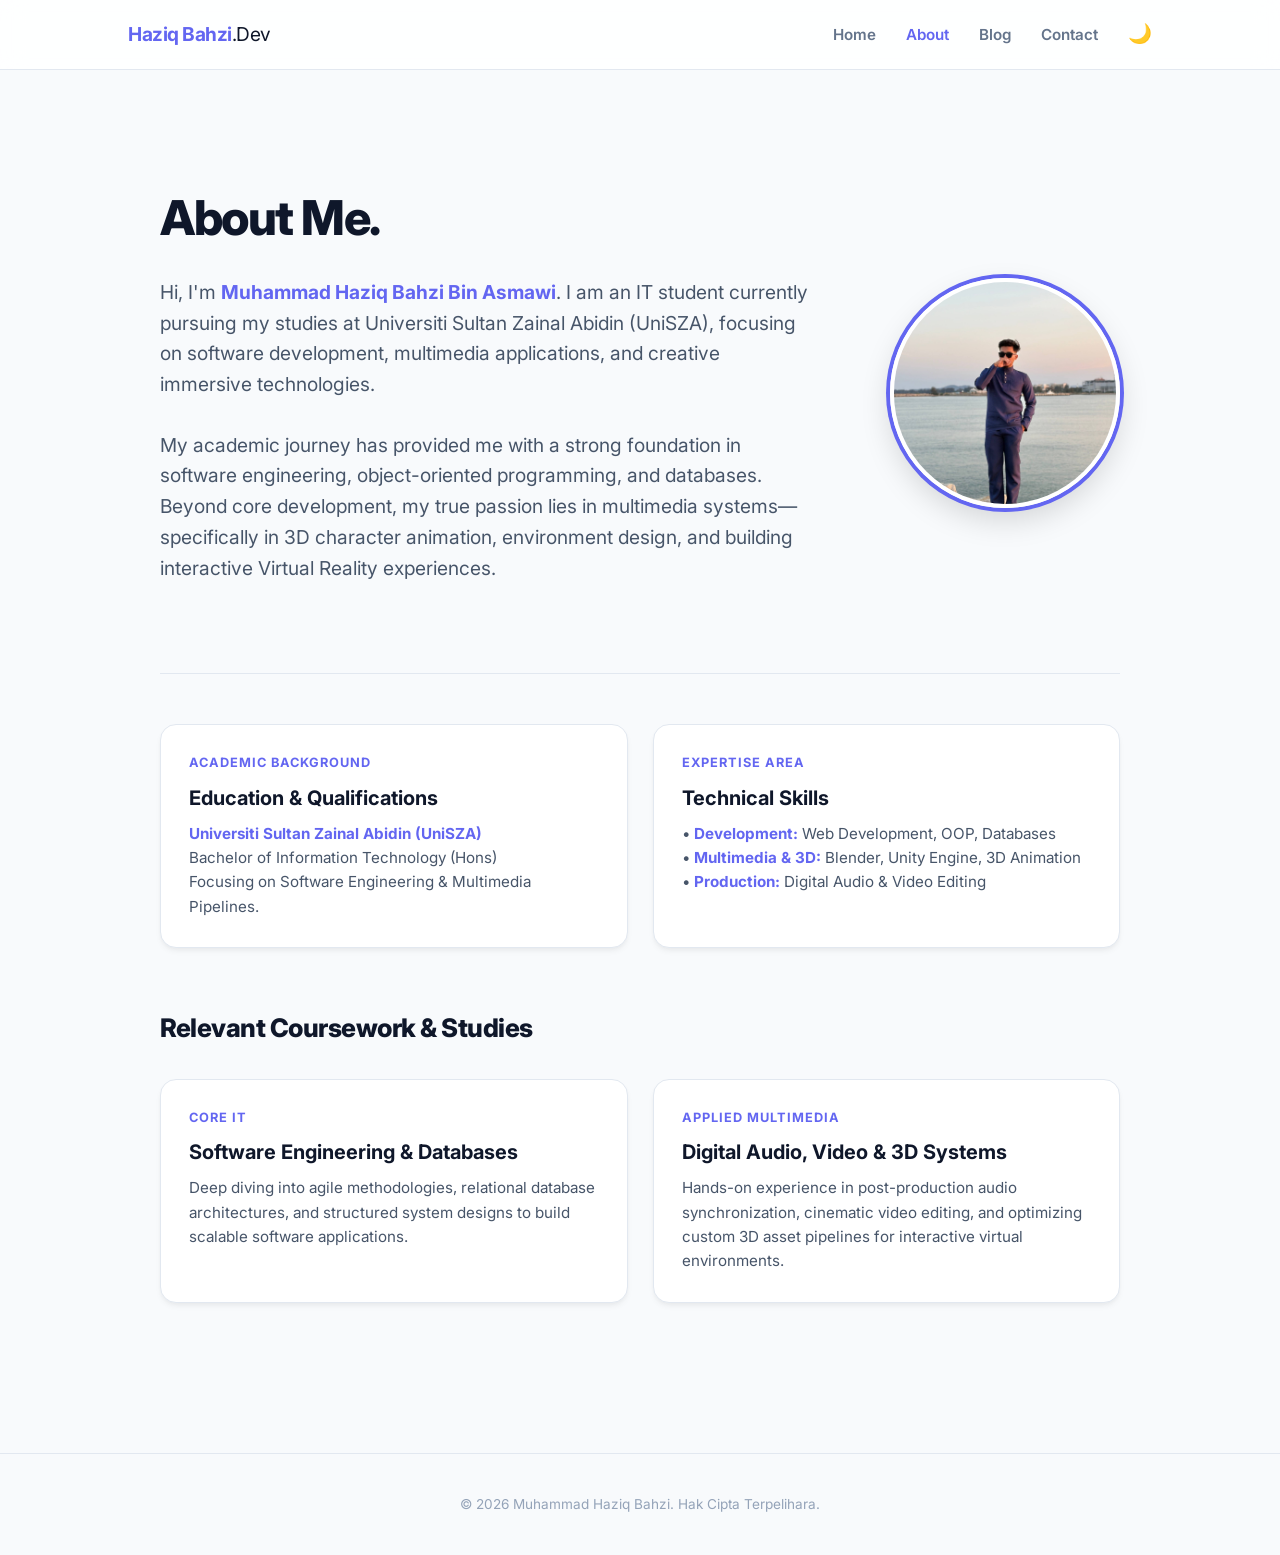
==== commit 3712cb93: "Update about.html" ====
--- a/about.html
+++ b/about.html
@@ -89,7 +89,7 @@
     </main>
 
     <footer class="site-footer">
-        <p>&copy; 2026 Muhammad Haziq Bahzi. Built with minimalist principles.</p>
+        <p>&copy; 2026 Muhammad Haziq Bahzi. Hak Cipta Terpelihara.</p>
     </footer>
 
     <script src="js/script.js"></script>
--- a/css/styles.css
+++ b/css/styles.css
@@ -9,8 +9,8 @@
 
 body {
     font-family: 'Inter', sans-serif;
-    background-color: #fafafa;
-    color: #1a1a1a;
+    background-color: #f8fafc; /* Warna latar kelabu lembut cerah */
+    color: #0f172a;
     line-height: 1.6;
     padding-top: 80px;
     transition: background-color 0.3s ease, color 0.3s ease;
@@ -20,6 +20,11 @@
     color: inherit;
     text-decoration: none;
     transition: color 0.2s ease;
+}
+
+/* Tulisan Tebal Menggunakan Warna Tema Utama */
+strong {
+    color: #6366f1; /* Indigo */
 }
 
 /* ==========================================
@@ -31,9 +36,9 @@
     left: 0;
     width: 100%;
     height: 70px;
-    background-color: rgba(255, 255, 255, 0.90);
-    backdrop-filter: blur(10px);
-    border-bottom: 1px solid #eaeaea;
+    background-color: rgba(255, 255, 255, 0.85);
+    backdrop-filter: blur(12px);
+    border-bottom: 1px solid #e2e8f0;
     display: flex;
     justify-content: space-between;
     align-items: center;
@@ -47,6 +52,10 @@
     letter-spacing: -0.5px;
 }
 
+.logo strong {
+    color: #6366f1;
+}
+
 .nav-links {
     display: flex;
     list-style: none;
@@ -56,12 +65,13 @@
 
 .nav-links a {
     font-size: 0.95rem;
-    font-weight: 500;
-    color: #666666;
-}
-
+    font-weight: 600;
+    color: #64748b;
+}
+
+/* Navigasi Aktif Menggunakan Warna Indigo */
 .nav-links a:hover, .nav-links a.active {
-    color: #000000;
+    color: #6366f1;
 }
 
 /* ==========================================
@@ -75,7 +85,7 @@
 
 .hero-section {
     padding: 60px 0;
-    border-bottom: 1px solid #eaeaea;
+    border-bottom: 1px solid #e2e8f0;
 }
 
 .hero-container {
@@ -94,12 +104,12 @@
     font-weight: 800;
     letter-spacing: -1.5px;
     margin-bottom: 20px;
-    color: #111111;
+    color: #0f172a;
 }
 
 .hero-content p {
     font-size: 1.2rem;
-    color: #555555;
+    color: #475569;
     margin-bottom: 30px;
     max-width: 650px;
 }
@@ -111,40 +121,49 @@
 
 .btn {
     display: inline-block;
-    padding: 12px 24px;
+    padding: 12px 26px;
     font-size: 0.95rem;
     font-weight: 600;
-    border-radius: 6px;
+    border-radius: 8px;
     transition: all 0.2s ease;
 }
 
+/* Butang Utama Bertukar Kecerunan (Gradient) Yang Sangat Menarik */
 .btn-primary {
-    background-color: #111111;
+    background: linear-gradient(135deg, #6366f1 0%, #4f46e5 100%);
     color: #ffffff;
+    box-shadow: 0 4px 14px rgba(99, 102, 241, 0.4);
 }
 
 .btn-primary:hover {
-    background-color: #333333;
+    transform: translateY(-2px);
+    box-shadow: 0 6px 20px rgba(99, 102, 241, 0.6);
 }
 
 .btn-secondary {
-    background-color: #f0f0f2;
-    color: #111111;
+    background-color: #f1f5f9;
+    color: #0f172a;
+    border: 1px solid #e2e8f0;
 }
 
 .btn-secondary:hover {
-    background-color: #e5e5ea;
-}
-
-/* Modern Profile Image Styling */
+    background-color: #e2e8f0;
+}
+
+/* Gambar Profil Dengan Border Bercahaya Tema */
 .hero-image img {
-    width: 220px;
-    height: 220px;
+    width: 230px;
+    height: 230px;
     border-radius: 50%;
     object-fit: cover;
-    border: 4px solid #111111;
-    box-shadow: 0 8px 24px rgba(0, 0, 0, 0.1);
-    transition: border-color 0.3s ease;
+    border: 4px solid #ffffff;
+    box-shadow: 0 0 0 4px #6366f1, 0 12px 30px rgba(0, 0, 0, 0.15);
+    transition: all 0.3s ease;
+}
+
+.hero-image img:hover {
+    transform: scale(1.03);
+    box-shadow: 0 0 0 6px #4f46e5, 0 12px 35px rgba(99, 102, 241, 0.3);
 }
 
 /* ==========================================
@@ -155,10 +174,11 @@
 }
 
 .latest-posts h2 {
-    font-size: 1.5rem;
-    font-weight: 700;
+    font-size: 1.6rem;
+    font-weight: 800;
     margin-bottom: 30px;
     letter-spacing: -0.5px;
+    color: #0f172a;
 }
 
 .post-grid {
@@ -169,46 +189,43 @@
 
 .post-card {
     background-color: #ffffff;
-    border: 1px solid #eaeaea;
-    border-radius: 12px;
+    border: 1px solid #e2e8f0;
+    border-radius: 16px;
     padding: 28px;
     display: flex;
     flex-direction: column;
     gap: 10px;
-    box-shadow: 0 4px 12px rgba(0, 0, 0, 0.03);
-    transition: transform 0.3s ease, box-shadow 0.3s ease, background-color 0.3s ease, border-color 0.3s ease;
-}
-
+    box-shadow: 0 4px 6px -1px rgba(0, 0, 0, 0.05), 0 2px 4px -1px rgba(0, 0, 0, 0.03);
+    transition: all 0.3s cubic-bezier(0.4, 0, 0.2, 1);
+}
+
+/* Kesan Gempak Apabila Mouse Hover Pada Kad Projek */
 .post-card:hover {
-    transform: translateY(-5px);
-    box-shadow: 0 12px 24px rgba(0, 0, 0, 0.08);
-    border-color: #b5b5b5;
-}
-
-.card-icon {
-    font-size: 1.8rem;
-    margin-bottom: 5px;
-}
-
-.card-subtitle {
-    font-size: 0.9rem;
-    font-weight: 600;
-    color: #333333;
+    transform: translateY(-6px);
+    box-shadow: 0 20px 25px -5px rgba(99, 102, 241, 0.1), 0 10px 10px -5px rgba(99, 102, 241, 0.04);
+    border-color: #6366f1;
 }
 
 .post-date {
     font-size: 0.8rem;
-    color: #999999;
+    font-weight: 700;
+    color: #6366f1; /* Ditukar ke warna penegas */
     text-transform: uppercase;
-    letter-spacing: 0.5px;
+    letter-spacing: 1px;
+}
+
+.post-card h3 {
+    font-size: 1.25rem;
+    font-weight: 700;
+    line-height: 1.4;
 }
 
 .post-card h3 a:hover {
-    color: #666666;
+    color: #4f46e5;
 }
 
 .post-card p {
-    color: #555555;
+    color: #475569;
     font-size: 0.95rem;
 }
 
@@ -219,8 +236,8 @@
     text-align: center;
     padding: 40px 0;
     font-size: 0.85rem;
-    color: #999999;
-    border-top: 1px solid #eaeaea;
+    color: #94a3b8;
+    border-top: 1px solid #e2e8f0;
     margin-top: 60px;
 }
 
@@ -232,11 +249,7 @@
     border: none;
     font-size: 1.2rem;
     cursor: pointer;
-    padding: 0;
-    margin-left: 0;
     transition: transform 0.2s ease;
-    display: flex;
-    align-items: center;
 }
 
 #dark-mode-toggle:hover {
@@ -247,22 +260,22 @@
    7. DARK MODE THEME STYLES
    ========================================== */
 body.dark-theme {
-    background-color: #0d0d0d;
-    color: #e0e0e0;
+    background-color: #0f172a; /* Biru gelap premium mampat */
+    color: #f8fafc;
 }
 
 body.dark-theme .top-header {
-    background-color: rgba(13, 13, 13, 0.90);
-    border-color: #222222;
+    background-color: rgba(15, 23, 42, 0.85);
+    border-color: #1e293b;
 }
 
 body.dark-theme .nav-links a {
-    color: #aaaaaa;
+    color: #94a3b8;
 }
 
 body.dark-theme .nav-links a:hover, 
 body.dark-theme .nav-links a.active {
-    color: #ffffff;
+    color: #818cf8;
 }
 
 body.dark-theme .hero-content h1 {
@@ -270,48 +283,50 @@
 }
 
 body.dark-theme .hero-content p {
-    color: #aaaaaa;
+    color: #94a3b8;
 }
 
 body.dark-theme .btn-secondary {
-    background-color: #222222;
-    color: #ffffff;
+    background-color: #1e293b;
+    color: #f8fafc;
+    border-color: #334155;
 }
 
 body.dark-theme .btn-secondary:hover {
-    background-color: #333333;
+    background-color: #334155;
 }
 
 body.dark-theme .hero-section,
 body.dark-theme .site-footer {
-    border-color: #222222;
+    border-color: #1e293b;
 }
 
 body.dark-theme .hero-image img {
-    border-color: #ffffff;
+    border-color: #0f172a;
+    box-shadow: 0 0 0 4px #818cf8, 0 12px 30px rgba(0, 0, 0, 0.5);
 }
 
 body.dark-theme .post-card {
-    background-color: #16161a;
-    border-color: #222222;
-    box-shadow: 0 4px 12px rgba(0, 0, 0, 0.3);
+    background-color: #1e293b;
+    border-color: #334155;
+    box-shadow: 0 4px 6px -1px rgba(0, 0, 0, 0.2);
 }
 
 body.dark-theme .post-card:hover {
-    border-color: #444444;
-    box-shadow: 0 12px 24px rgba(0, 0, 0, 0.5);
-}
-
-body.dark-theme .card-subtitle {
-    color: #ffffff;
+    border-color: #818cf8;
+    box-shadow: 0 20px 25px -5px rgba(0, 0, 0, 0.4);
 }
 
 body.dark-theme .post-card p {
-    color: #aaaaaa;
-}
-
-/* ==========================================
-   8. RESPONSIVE DESIGN (Mobile Friendly)
+    color: #94a3b8;
+}
+
+body.dark-theme .post-date {
+    color: #818cf8;
+}
+
+/* ==========================================
+   8. RESPONSIVE DESIGN (Mobile Friendly Base)
    ========================================== */
 @media (max-width: 768px) {
     .top-header {
@@ -343,4 +358,190 @@
     .post-grid {
         grid-template-columns: 1fr;
     }
+}
+
+/* ==========================================
+   9. BLOG PAGE SPECIFIC STYLES
+   ========================================== */
+.blog-section {
+    padding: 60px 0;
+}
+
+.section-title {
+    font-size: 2.8rem;
+    font-weight: 800;
+    letter-spacing: -1.5px;
+    margin-bottom: 10px;
+}
+
+.section-subtitle {
+    font-size: 1.1rem;
+    color: #64748b;
+    margin-bottom: 50px;
+}
+
+.blog-list {
+    display: flex;
+    flex-direction: column;
+    gap: 40px;
+}
+
+.blog-post-card {
+    background: transparent;
+    padding: 10px 0;
+}
+
+.blog-post-card h2 {
+    font-size: 1.8rem;
+    font-weight: 700;
+    margin: 10px 0 15px 0;
+    letter-spacing: -0.5px;
+}
+
+.post-meta {
+    font-size: 0.85rem;
+    font-weight: 700;
+    color: #6366f1;
+    text-transform: uppercase;
+    letter-spacing: 0.5px;
+}
+
+.post-excerpt {
+    font-size: 1.05rem;
+    color: #334155;
+    margin-bottom: 20px;
+    line-height: 1.7;
+}
+
+.blog-action {
+    margin-top: 25px;
+}
+
+.blog-separator {
+    border: 0;
+    border-top: 1px solid #e2e8f0;
+    margin: 20px 0;
+}
+
+body.dark-theme .section-subtitle,
+body.dark-theme .post-excerpt {
+    color: #94a3b8;
+}
+
+body.dark-theme .blog-separator {
+    border-color: #1e293b;
+}
+
+body.dark-theme .post-meta {
+    color: #818cf8;
+}
+
+/* ==========================================
+   10. CONTACT PAGE SPECIFIC STYLES
+   ========================================== */
+.contact-section {
+    padding: 60px 0;
+}
+
+.contact-container {
+    display: flex;
+    gap: 60px;
+    margin-top: 40px;
+}
+
+.contact-info, .contact-form-container {
+    flex: 1;
+}
+
+.contact-info h3, .contact-form-container h3 {
+    font-size: 1.5rem;
+    font-weight: 700;
+    margin-bottom: 20px;
+    letter-spacing: -0.5px;
+}
+
+.info-desc {
+    color: #475569;
+    margin-bottom: 25px;
+}
+
+.info-details p {
+    margin-bottom: 15px;
+    font-size: 1.05rem;
+    color: #1e293b;
+}
+
+.info-details a {
+    color: #6366f1;
+}
+
+.info-details a:hover {
+    color: #4f46e5;
+}
+
+.contact-form {
+    display: flex;
+    flex-direction: column;
+    gap: 20px;
+}
+
+.form-group {
+    display: flex;
+    flex-direction: column;
+    gap: 8px;
+}
+
+.form-group label {
+    font-size: 0.9rem;
+    font-weight: 600;
+    color: #0f172a;
+}
+
+.form-group input, .form-group textarea {
+    padding: 12px 16px;
+    font-family: inherit;
+    font-size: 0.95rem;
+    border: 1px solid #e2e8f0;
+    border-radius: 8px;
+    background-color: #ffffff;
+    outline: none;
+    transition: border-color 0.2s ease, box-shadow 0.2s ease;
+}
+
+.form-group input:focus, .form-group textarea:focus {
+    border-color: #6366f1;
+    box-shadow: 0 0 0 3px rgba(99, 102, 241, 0.15);
+}
+
+body.dark-theme .info-desc,
+body.dark-theme .info-details p {
+    color: #94a3b8;
+}
+
+body.dark-theme .info-details a {
+    color: #818cf8;
+}
+
+body.dark-theme .form-group label {
+    color: #ffffff;
+}
+
+body.dark-theme .form-group input, 
+body.dark-theme .form-group textarea {
+    background-color: #1e293b;
+    border-color: #334155;
+    color: #ffffff;
+}
+
+body.dark-theme .form-group input:focus, 
+body.dark-theme .form-group textarea:focus {
+    border-color: #818cf8;
+    box-shadow: 0 0 0 3px rgba(129, 140, 248, 0.2);
+}
+
+@media (max-width: 768px) {
+    .contact-container {
+        flex-direction: column;
+        gap: 40px;
+    }
 }
